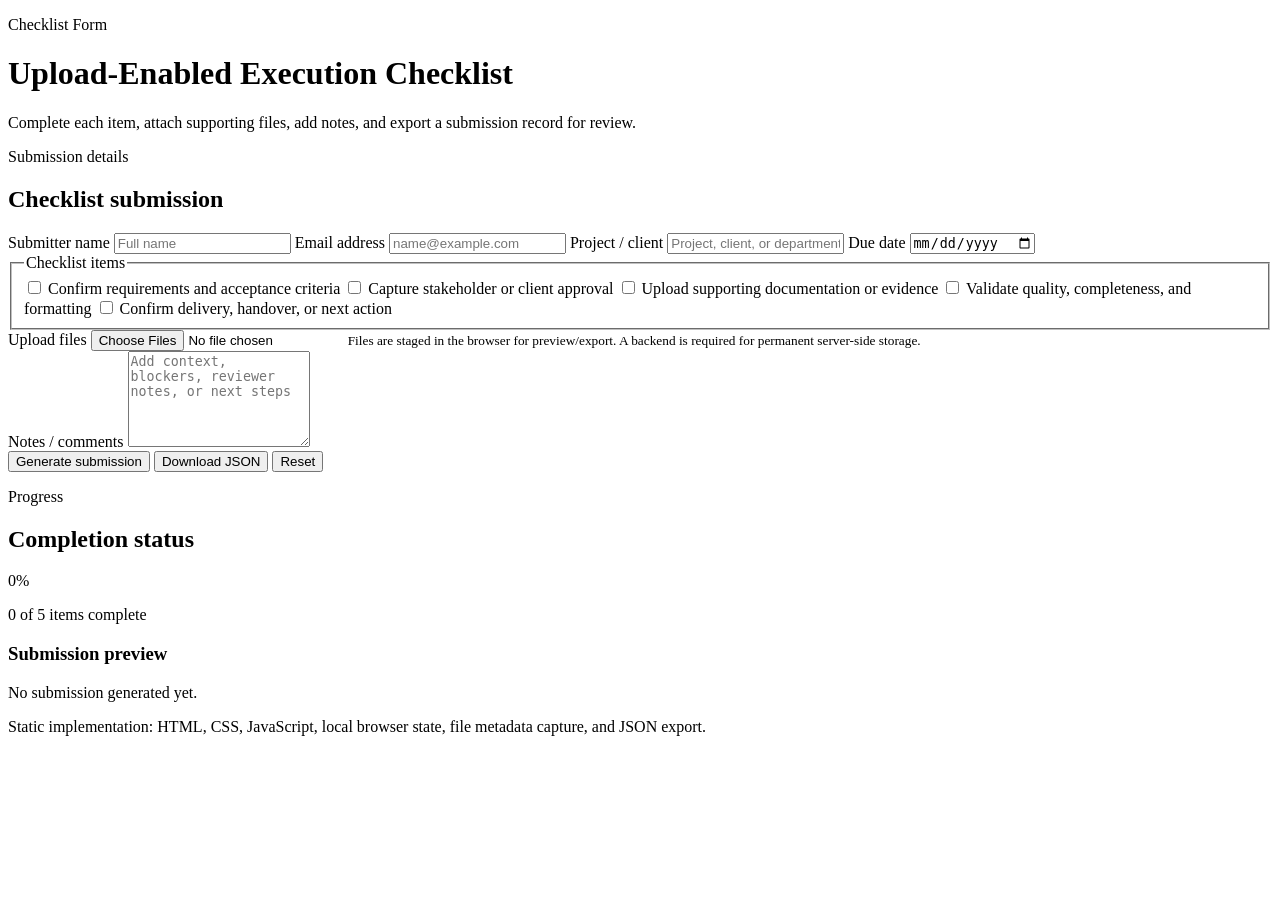
==== checklist-upload/index.html @ 5b6179a0 "Add upload-enabled checklist form" ====
<!DOCTYPE html>
<html lang="en">
<head>
  <meta charset="UTF-8" />
  <meta name="viewport" content="width=device-width, initial-scale=1.0" />
  <meta name="description" content="Upload-enabled checklist form for collecting task evidence, files, notes, and completion status." />
  <title>Checklist Upload Form</title>
  <link rel="stylesheet" href="styles.css" />
</head>
<body>
  <header class="hero">
    <div class="hero__content">
      <p class="eyebrow">Checklist Form</p>
      <h1>Upload-Enabled Execution Checklist</h1>
      <p class="hero__summary">
        Complete each item, attach supporting files, add notes, and export a submission record for review.
      </p>
    </div>
  </header>

  <main class="layout">
    <section class="panel form-panel" aria-labelledby="form-title">
      <div class="section-heading">
        <p class="eyebrow">Submission details</p>
        <h2 id="form-title">Checklist submission</h2>
      </div>

      <form id="checklistForm">
        <div class="grid two-columns">
          <label>
            Submitter name
            <input type="text" name="submitterName" placeholder="Full name" required />
          </label>

          <label>
            Email address
            <input type="email" name="email" placeholder="name@example.com" required />
          </label>

          <label>
            Project / client
            <input type="text" name="project" placeholder="Project, client, or department" />
          </label>

          <label>
            Due date
            <input type="date" name="dueDate" />
          </label>
        </div>

        <fieldset class="checklist" aria-describedby="progressText">
          <legend>Checklist items</legend>

          <label class="check-item">
            <input type="checkbox" name="item" value="Confirm requirements and acceptance criteria" />
            <span>Confirm requirements and acceptance criteria</span>
          </label>

          <label class="check-item">
            <input type="checkbox" name="item" value="Capture stakeholder or client approval" />
            <span>Capture stakeholder or client approval</span>
          </label>

          <label class="check-item">
            <input type="checkbox" name="item" value="Upload supporting documentation or evidence" />
            <span>Upload supporting documentation or evidence</span>
          </label>

          <label class="check-item">
            <input type="checkbox" name="item" value="Validate quality, completeness, and formatting" />
            <span>Validate quality, completeness, and formatting</span>
          </label>

          <label class="check-item">
            <input type="checkbox" name="item" value="Confirm delivery, handover, or next action" />
            <span>Confirm delivery, handover, or next action</span>
          </label>
        </fieldset>

        <label>
          Upload files
          <input id="fileUpload" type="file" name="files" multiple />
          <small>Files are staged in the browser for preview/export. A backend is required for permanent server-side storage.</small>
        </label>

        <div id="fileList" class="file-list" aria-live="polite"></div>

        <label>
          Notes / comments
          <textarea name="notes" rows="6" placeholder="Add context, blockers, reviewer notes, or next steps"></textarea>
        </label>

        <div class="actions">
          <button type="submit">Generate submission</button>
          <button type="button" class="secondary" id="downloadJson">Download JSON</button>
          <button type="reset" class="ghost">Reset</button>
        </div>
      </form>
    </section>

    <aside class="panel status-panel" aria-labelledby="status-title">
      <div class="section-heading">
        <p class="eyebrow">Progress</p>
        <h2 id="status-title">Completion status</h2>
      </div>

      <div class="progress-card">
        <div class="progress-ring" id="progressPercent">0%</div>
        <p id="progressText">0 of 5 items complete</p>
      </div>

      <div class="output" id="submissionOutput">
        <h3>Submission preview</h3>
        <p>No submission generated yet.</p>
      </div>
    </aside>
  </main>

  <footer>
    <p>Static implementation: HTML, CSS, JavaScript, local browser state, file metadata capture, and JSON export.</p>
  </footer>

  <script src="app.js"></script>
</body>
</html>
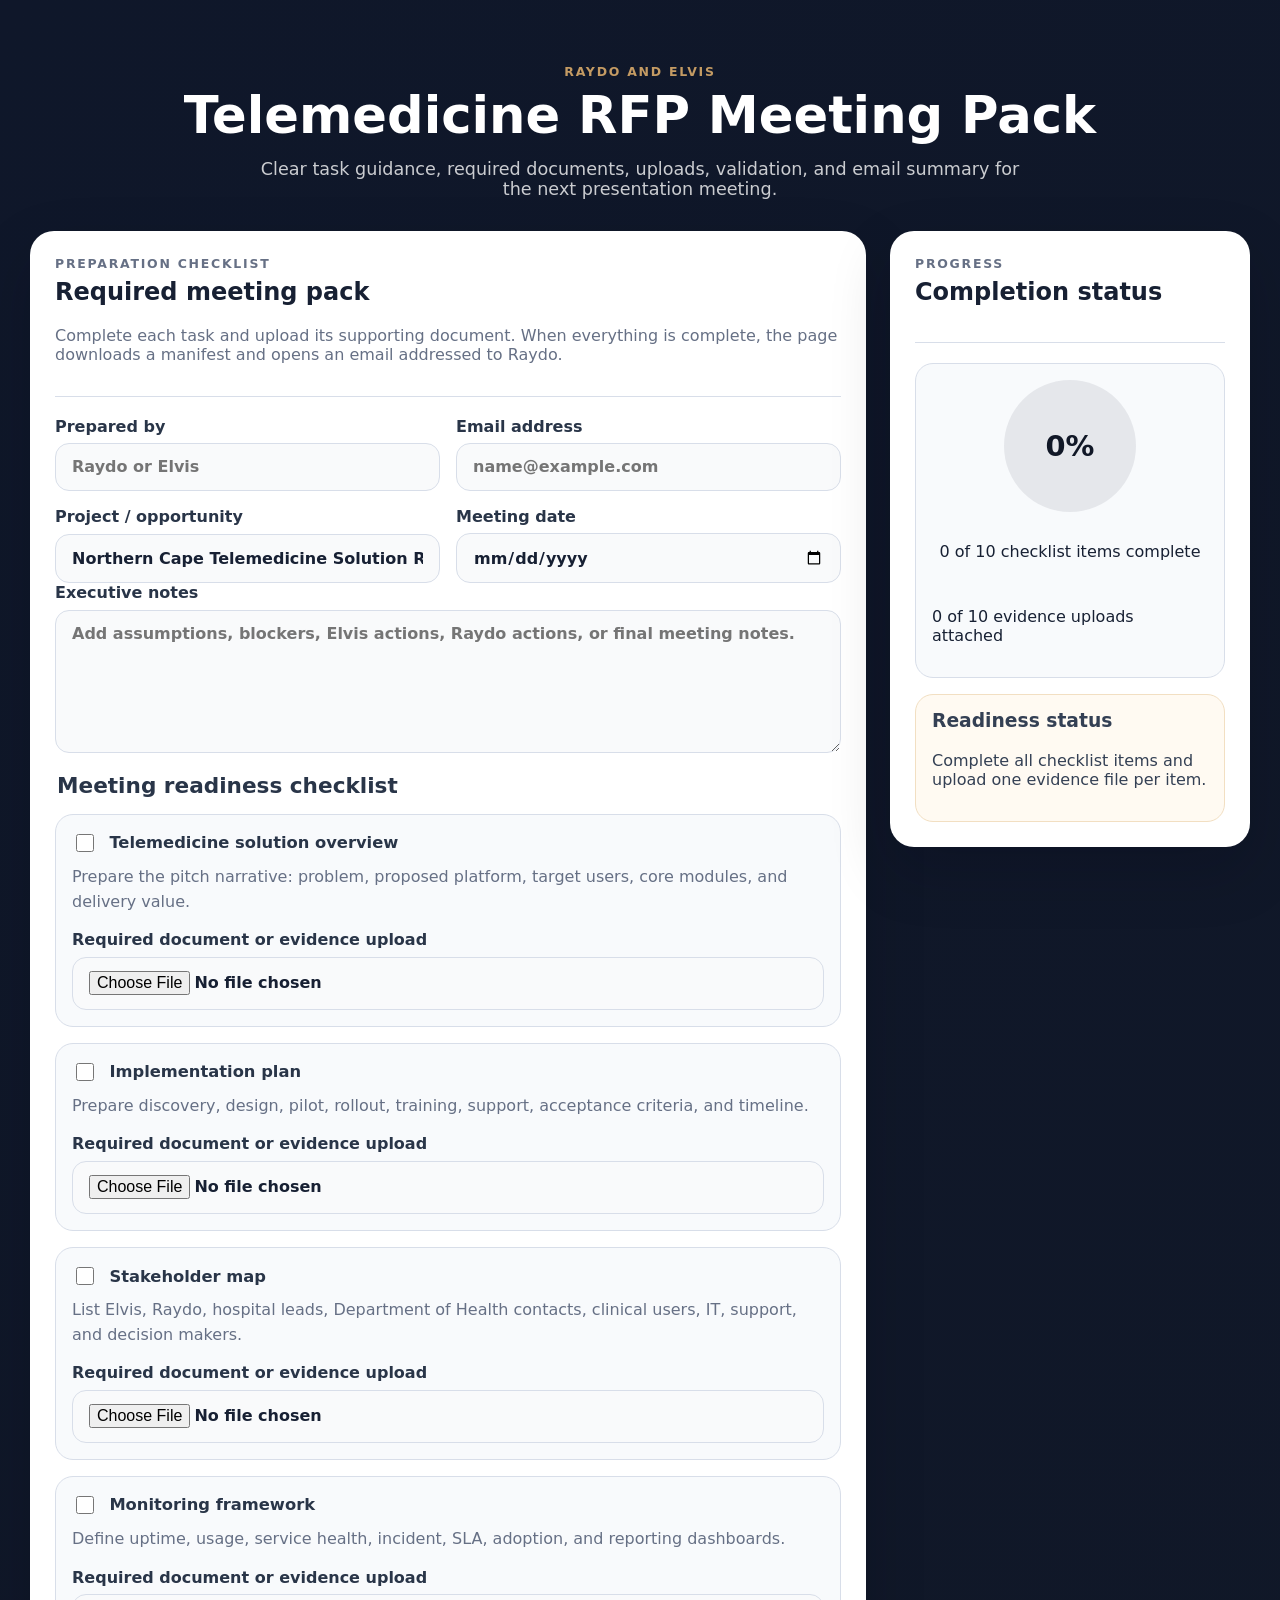
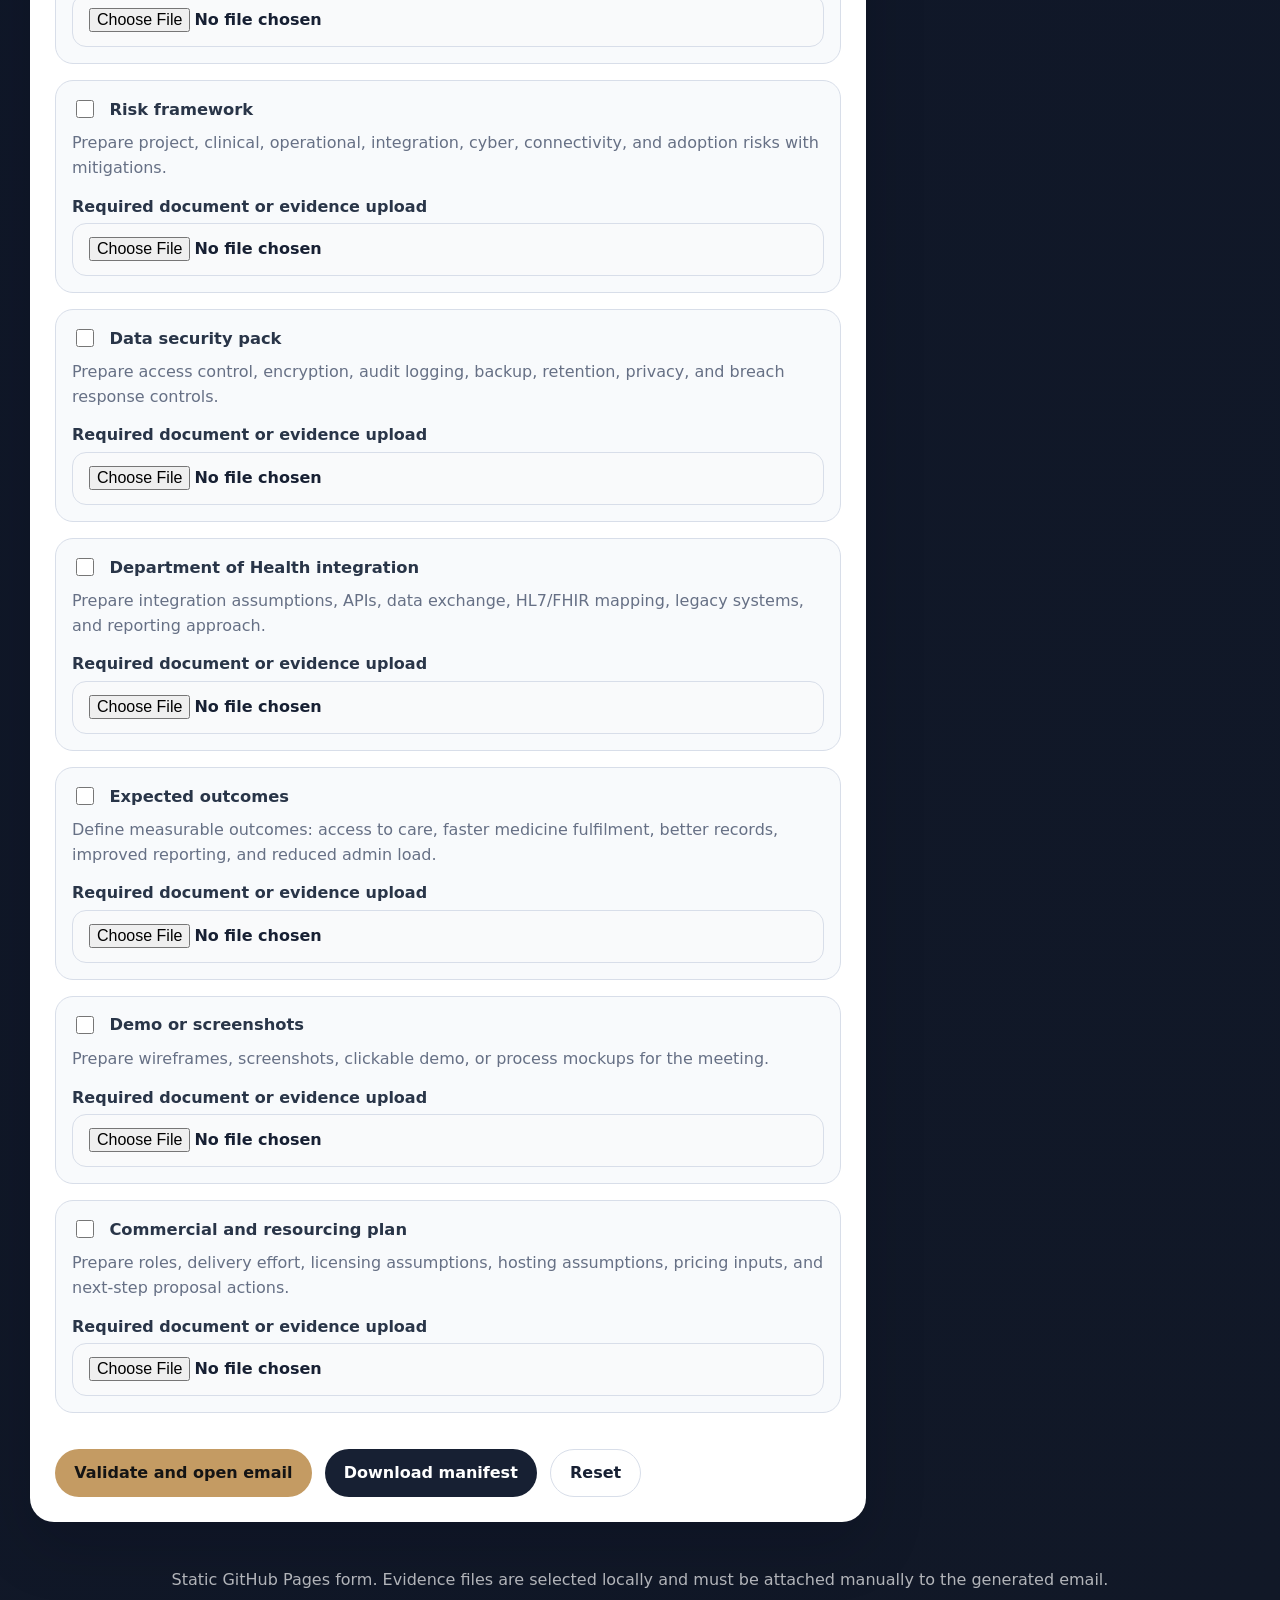
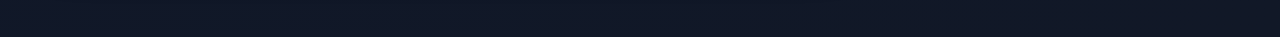
==== commit eb41e389: "Update checklist page copy for meeting pack" ====
--- a/checklist-upload/index.html
+++ b/checklist-upload/index.html
@@ -2,124 +2,89 @@
 <html lang="en">
 <head>
   <meta charset="UTF-8" />
+  <title>Telemedicine RFP Meeting Pack</title>
   <meta name="viewport" content="width=device-width, initial-scale=1.0" />
-  <meta name="description" content="Upload-enabled checklist form for collecting task evidence, files, notes, and completion status." />
-  <title>Checklist Upload Form</title>
+  <meta name="description" content="Meeting readiness checklist and documentation pack for a telemedicine RFP presentation." />
   <link rel="stylesheet" href="styles.css" />
 </head>
 <body>
-  <header class="hero">
-    <div class="hero__content">
-      <p class="eyebrow">Checklist Form</p>
-      <h1>Upload-Enabled Execution Checklist</h1>
-      <p class="hero__summary">
-        Complete each item, attach supporting files, add notes, and export a submission record for review.
-      </p>
+
+<header class="hero">
+  <div class="hero__content">
+    <p class="eyebrow">Raydo and Elvis</p>
+    <h1>Telemedicine RFP Meeting Pack</h1>
+    <p class="hero__summary">Clear task guidance, required documents, uploads, validation, and email summary for the next presentation meeting.</p>
+  </div>
+</header>
+
+<main class="layout">
+  <section class="panel form-panel" aria-labelledby="form-title">
+    <div class="section-heading">
+      <p class="eyebrow">Preparation checklist</p>
+      <h2 id="form-title">Required meeting pack</h2>
+      <p>Complete each task and upload its supporting document. When everything is complete, the page downloads a manifest and opens an email addressed to Raydo.</p>
     </div>
-  </header>
 
-  <main class="layout">
-    <section class="panel form-panel" aria-labelledby="form-title">
-      <div class="section-heading">
-        <p class="eyebrow">Submission details</p>
-        <h2 id="form-title">Checklist submission</h2>
+    <form id="checklistForm" novalidate>
+      <div class="grid two-columns">
+        <label>
+          Prepared by
+          <input type="text" name="submitterName" placeholder="Raydo or Elvis" required />
+        </label>
+        <label>
+          Email address
+          <input type="email" name="email" placeholder="name@example.com" required />
+        </label>
+        <label>
+          Project / opportunity
+          <input type="text" name="project" value="Northern Cape Telemedicine Solution RFP" required />
+        </label>
+        <label>
+          Meeting date
+          <input type="date" name="dueDate" required />
+        </label>
       </div>
 
-      <form id="checklistForm">
-        <div class="grid two-columns">
-          <label>
-            Submitter name
-            <input type="text" name="submitterName" placeholder="Full name" required />
-          </label>
+      <label>
+        Executive notes
+        <textarea name="notes" rows="6" placeholder="Add assumptions, blockers, Elvis actions, Raydo actions, or final meeting notes."></textarea>
+      </label>
 
-          <label>
-            Email address
-            <input type="email" name="email" placeholder="name@example.com" required />
-          </label>
+      <fieldset class="checklist" aria-describedby="progressText">
+        <legend>Loading checklist...</legend>
+      </fieldset>
 
-          <label>
-            Project / client
-            <input type="text" name="project" placeholder="Project, client, or department" />
-          </label>
+      <div class="actions">
+        <button type="submit">Validate and open email</button>
+        <button type="button" class="secondary" id="downloadJson">Download manifest</button>
+        <button type="reset" class="ghost">Reset</button>
+      </div>
+    </form>
+  </section>
 
-          <label>
-            Due date
-            <input type="date" name="dueDate" />
-          </label>
-        </div>
+  <aside class="panel status-panel" aria-labelledby="status-title">
+    <div class="section-heading">
+      <p class="eyebrow">Progress</p>
+      <h2 id="status-title">Completion status</h2>
+    </div>
 
-        <fieldset class="checklist" aria-describedby="progressText">
-          <legend>Checklist items</legend>
+    <div class="progress-card">
+      <div class="progress-ring" id="progressPercent">0%</div>
+      <p id="progressText">0 checklist items complete</p>
+      <p id="uploadText">0 evidence uploads attached</p>
+    </div>
 
-          <label class="check-item">
-            <input type="checkbox" name="item" value="Confirm requirements and acceptance criteria" />
-            <span>Confirm requirements and acceptance criteria</span>
-          </label>
+    <div class="output" id="submissionOutput">
+      <h3>Readiness status</h3>
+      <p>Complete all checklist items and upload one evidence file per item.</p>
+    </div>
+  </aside>
+</main>
 
-          <label class="check-item">
-            <input type="checkbox" name="item" value="Capture stakeholder or client approval" />
-            <span>Capture stakeholder or client approval</span>
-          </label>
+<footer>
+  <p>Static GitHub Pages form. Evidence files are selected locally and must be attached manually to the generated email.</p>
+</footer>
 
-          <label class="check-item">
-            <input type="checkbox" name="item" value="Upload supporting documentation or evidence" />
-            <span>Upload supporting documentation or evidence</span>
-          </label>
-
-          <label class="check-item">
-            <input type="checkbox" name="item" value="Validate quality, completeness, and formatting" />
-            <span>Validate quality, completeness, and formatting</span>
-          </label>
-
-          <label class="check-item">
-            <input type="checkbox" name="item" value="Confirm delivery, handover, or next action" />
-            <span>Confirm delivery, handover, or next action</span>
-          </label>
-        </fieldset>
-
-        <label>
-          Upload files
-          <input id="fileUpload" type="file" name="files" multiple />
-          <small>Files are staged in the browser for preview/export. A backend is required for permanent server-side storage.</small>
-        </label>
-
-        <div id="fileList" class="file-list" aria-live="polite"></div>
-
-        <label>
-          Notes / comments
-          <textarea name="notes" rows="6" placeholder="Add context, blockers, reviewer notes, or next steps"></textarea>
-        </label>
-
-        <div class="actions">
-          <button type="submit">Generate submission</button>
-          <button type="button" class="secondary" id="downloadJson">Download JSON</button>
-          <button type="reset" class="ghost">Reset</button>
-        </div>
-      </form>
-    </section>
-
-    <aside class="panel status-panel" aria-labelledby="status-title">
-      <div class="section-heading">
-        <p class="eyebrow">Progress</p>
-        <h2 id="status-title">Completion status</h2>
-      </div>
-
-      <div class="progress-card">
-        <div class="progress-ring" id="progressPercent">0%</div>
-        <p id="progressText">0 of 5 items complete</p>
-      </div>
-
-      <div class="output" id="submissionOutput">
-        <h3>Submission preview</h3>
-        <p>No submission generated yet.</p>
-      </div>
-    </aside>
-  </main>
-
-  <footer>
-    <p>Static implementation: HTML, CSS, JavaScript, local browser state, file metadata capture, and JSON export.</p>
-  </footer>
-
-  <script src="app.js"></script>
+<script src="app.js"></script>
 </body>
 </html>
--- a/checklist-upload/styles.css
+++ b/checklist-upload/styles.css
@@ -0,0 +1,76 @@
+:root {
+  --bg: #0f172a;
+  --bg-soft: #111827;
+  --panel: #ffffff;
+  --text: #172033;
+  --muted: #667085;
+  --line: #d8dee9;
+  --accent: #c49b63;
+  --accent-dark: #8b693c;
+  --success: #146c43;
+  --danger: #b42318;
+  --warning-bg: #fffaf2;
+  --shadow: 0 24px 60px rgba(2, 6, 23, 0.18);
+}
+
+* { box-sizing: border-box; }
+
+body {
+  margin: 0;
+  font-family: Inter, ui-sans-serif, system-ui, -apple-system, BlinkMacSystemFont, "Segoe UI", sans-serif;
+  background: linear-gradient(135deg, var(--bg), var(--bg-soft));
+  color: var(--text);
+  min-height: 100vh;
+}
+
+.hero { color: #fff; padding: 4rem 1.5rem 2rem; text-align: center; }
+.hero__content { max-width: 980px; margin: 0 auto; }
+.eyebrow { margin: 0 0 0.5rem; color: var(--accent); font-size: 0.78rem; font-weight: 800; letter-spacing: 0.14em; text-transform: uppercase; }
+h1, h2, h3 { margin-top: 0; line-height: 1.1; }
+h1 { font-size: clamp(2rem, 4vw, 4rem); margin-bottom: 1rem; }
+.hero__summary { max-width: 760px; margin: 0 auto; color: rgba(255,255,255,0.78); font-size: 1.1rem; }
+
+.layout { width: min(1220px, calc(100% - 2rem)); margin: 0 auto 3rem; display: grid; grid-template-columns: minmax(0, 1fr) 360px; gap: 1.5rem; align-items: start; }
+.panel { background: var(--panel); border: 1px solid rgba(255,255,255,0.16); border-radius: 24px; box-shadow: var(--shadow); padding: 1.5rem; }
+.section-heading { border-bottom: 1px solid var(--line); margin-bottom: 1.25rem; padding-bottom: 1rem; }
+.section-heading p { color: var(--muted); }
+
+.grid { display: grid; gap: 1rem; }
+.two-columns { grid-template-columns: repeat(2, minmax(0, 1fr)); }
+label, legend { display: grid; gap: 0.45rem; color: #293548; font-weight: 700; }
+input, textarea, button { font: inherit; }
+input[type="text"], input[type="email"], input[type="date"], input[type="file"], textarea { width: 100%; border: 1px solid var(--line); border-radius: 14px; padding: 0.85rem 1rem; background: #f9fafb; color: var(--text); }
+textarea { resize: vertical; }
+small, .muted { color: var(--muted); font-weight: 500; }
+
+.checklist { border: 0; padding: 0; margin: 1.25rem 0; }
+.checklist legend { font-size: 1.35rem; margin-bottom: 1rem; }
+.check-card { padding: 1rem; border: 1px solid var(--line); border-radius: 18px; background: #f8fafc; margin-bottom: 1rem; }
+.check-card p { margin: 0.6rem 0 1rem; color: var(--muted); line-height: 1.55; }
+.check-item { display: flex; align-items: center; gap: 0.75rem; cursor: pointer; font-size: 1.02rem; }
+.check-item input { width: 1.15rem; height: 1.15rem; accent-color: var(--accent-dark); }
+.evidence-label { margin-top: 0.75rem; }
+
+.file-list { margin: 0.8rem 0 1.25rem; display: grid; gap: 0.6rem; }
+.file-pill { padding: 0.75rem; border: 1px solid var(--line); border-radius: 12px; background: #f8fafc; color: #344054; display: flex; justify-content: space-between; gap: 1rem; }
+.actions { display: flex; flex-wrap: wrap; gap: 0.8rem; margin-top: 1.25rem; }
+button { border: 0; border-radius: 999px; padding: 0.85rem 1.2rem; font-weight: 800; cursor: pointer; background: var(--accent); color: #141414; }
+button.secondary { background: #172033; color: #fff; }
+button.ghost { background: transparent; border: 1px solid var(--line); color: var(--text); }
+
+.status-panel { position: sticky; top: 1rem; }
+.progress-card { display: grid; justify-items: center; gap: 0.9rem; padding: 1rem; background: #f8fafc; border-radius: 18px; border: 1px solid var(--line); }
+.progress-ring { width: 132px; height: 132px; border-radius: 50%; display: grid; place-items: center; background: conic-gradient(var(--success) 0deg, #e5e7eb 0deg); color: #111827; font-size: 1.8rem; font-weight: 900; }
+.output { margin-top: 1rem; padding: 1rem; border-radius: 18px; background: var(--warning-bg); border: 1px solid #f2dfc2; color: #344054; overflow-wrap: anywhere; }
+.output pre { white-space: pre-wrap; font-size: 0.84rem; }
+.validation-summary { margin-top: 1rem; border-radius: 16px; padding: 1rem; display: none; }
+.validation-summary.error { display: block; background: #fef3f2; border: 1px solid #fecdca; color: var(--danger); }
+.validation-summary.success { display: block; background: #ecfdf3; border: 1px solid #abefc6; color: var(--success); }
+.validation-summary ul { margin-bottom: 0; }
+
+footer { color: rgba(255,255,255,0.68); text-align: center; padding: 0 1rem 2rem; }
+
+@media (max-width: 860px) {
+  .layout, .two-columns { grid-template-columns: 1fr; }
+  .status-panel { position: static; }
+}
